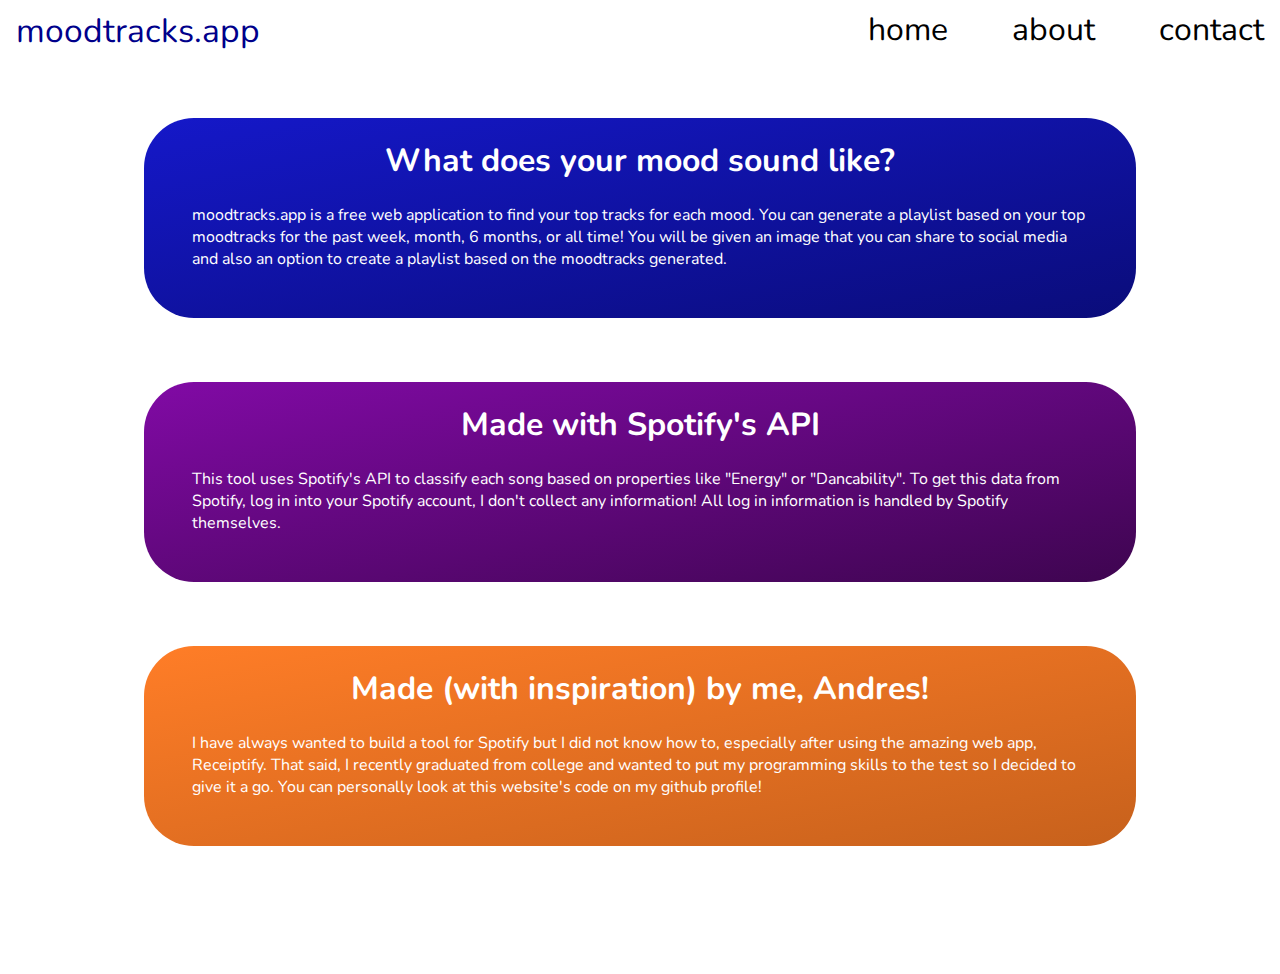
==== about.html @ 81f90bce "Updated font colors" ====
<!--
    Source code for moodtracks.app website. Mainly used to test and learn HTML/CSS/Javascript. 
    Written by me, Andres Cervantes
-->

<!DOCTYPE html>
<html lang="en-US">

<head>
    <title>moodtracks.app</title>
    <meta name="author" content="Andres Cervantes" />
    <meta name="description"
        content="What pumps you up? What do you listen to when you are happy? Find out and share with your friends on moodtracks.app" 
    />
    <meta name="viewport" content="width=device-width, initial-scale=1">
    <meta charset="utf-8">

    <link rel="stylesheet" href="styles/nav_styles.css">
    <link rel="stylesheet" href="styles/about_styles.css">
    <link rel="preconnect" href="https://fonts.googleapis.com">
    <link rel="preconnect" href="https://fonts.gstatic.com" crossorigin>
    <link href="https://fonts.googleapis.com/css2?family=Nunito:wght@900&display=swap" rel="stylesheet">
</head>

<body>
    <div class="menu_bar">
        <div class = "logo">
            moodtracks.app
        </div>
        <div class="navbuttons">
            <a href = "/index.html" onclick="setPressedButton(this)">home</a>
            <a href = "/about.html" onclick="setPressedButton(this)">about</a>
            <a href = "/contact.html" onclick="setPressedButton(this)">contact</a>
        </div>
    </div>


    <div class="content">
        <div class = "content_block0">
            <h1 id="block_title">
                What does your mood sound like?
            </h1>
            <p id="description">
                <span id="titlereference">moodtracks.app</span> is a free web application to find your top tracks for each mood. You can generate a playlist
                based on your top moodtracks for the past week, month, 6 months, or all time! You will be given an image that you can share to social media
                and also an option to create a playlist based on the moodtracks generated. 
            </p>
        </div>

        <div class = "content_block1">
            <h1 id="block_title">
                Made with Spotify's API
            </h1>
            <p id="description">
                This tool uses Spotify's API to classify each song based on properties like "Energy" or "Dancability". To get this data
                from Spotify, log in into your Spotify account, I don't collect any information! All log in information is handled by
                Spotify themselves.
            </p>
        </div>

        <div class = "content_block2">
            <h1 id="block_title">
                Made (with inspiration) by me, Andres!
            </h1>
            <p id="description">
                I have always wanted to build a tool for Spotify but I did not know how to, especially after using the amazing web app, Receiptify.
                That said, I recently graduated from college and wanted to put my programming skills to the test so I decided to give it a go. 
                You can personally look at this website's code on my github profile! 
            </p>
        </div>
    </div>
    <script src="scripts/pagemanager.js"> </script>
</body>

</html>
---- styles/nav_styles.css ----
body {
    font-family: Nunito, sans-serif;
    margin-left: 1em;
    margin-right: 1em;
    font-size: 1rem;
}

.menu_bar{
    color: #000000;
    display: flex;
    align-items: start;
    justify-content: space-between;
}

.logo a, .navbuttons a {
    text-decoration: none;
}

.logo {
    font-size: 2.1rem;
    color: darkblue;
}

.navbuttons {
    display: flex;
    align-items: end;
}

.navbuttons a {
    color: #000000;
    font-size: 2rem;
    margin-left: 2em;
}


.navbuttons a:hover {
    color: #FFCB12;
    transition: 0.1s;
}

.navbuttons a.current_tab {
    color: #FF8C12;
}
---- styles/about_styles.css ----
.content {
    margin: 4em;
    display:flex;
    flex-direction: column;
}

.content_block0 {
    margin-left: 4em;
    margin-right: 4em;
    margin-bottom: 4em;
    background: linear-gradient(to left top,#0a0c7a,#1518c9);
    border-radius: 50px;
}

.content_block1 {
    margin-left: 4em;
    margin-right: 4em;
    margin-bottom: 4em;
    background: linear-gradient(to left top,#3e0550,#810aa5);
    border-radius: 50px;
}

.content_block2 {
    margin-left: 4em;
    margin-right: 4em;
    margin-bottom: 4em;
    background: linear-gradient(to left top,#c7611c,#ff7d27);
    border-radius: 50px;
}

.content #titlereference{
    color: white;
}

#block_title {
    margin-left: 1em;
    margin-right:1em;
    font-size: 2rem;
    text-align: center;
    color: white;
}

#description{
    margin-left: 3em;
    margin-right: 3em;
    padding-bottom: 2em;
    color: white
}
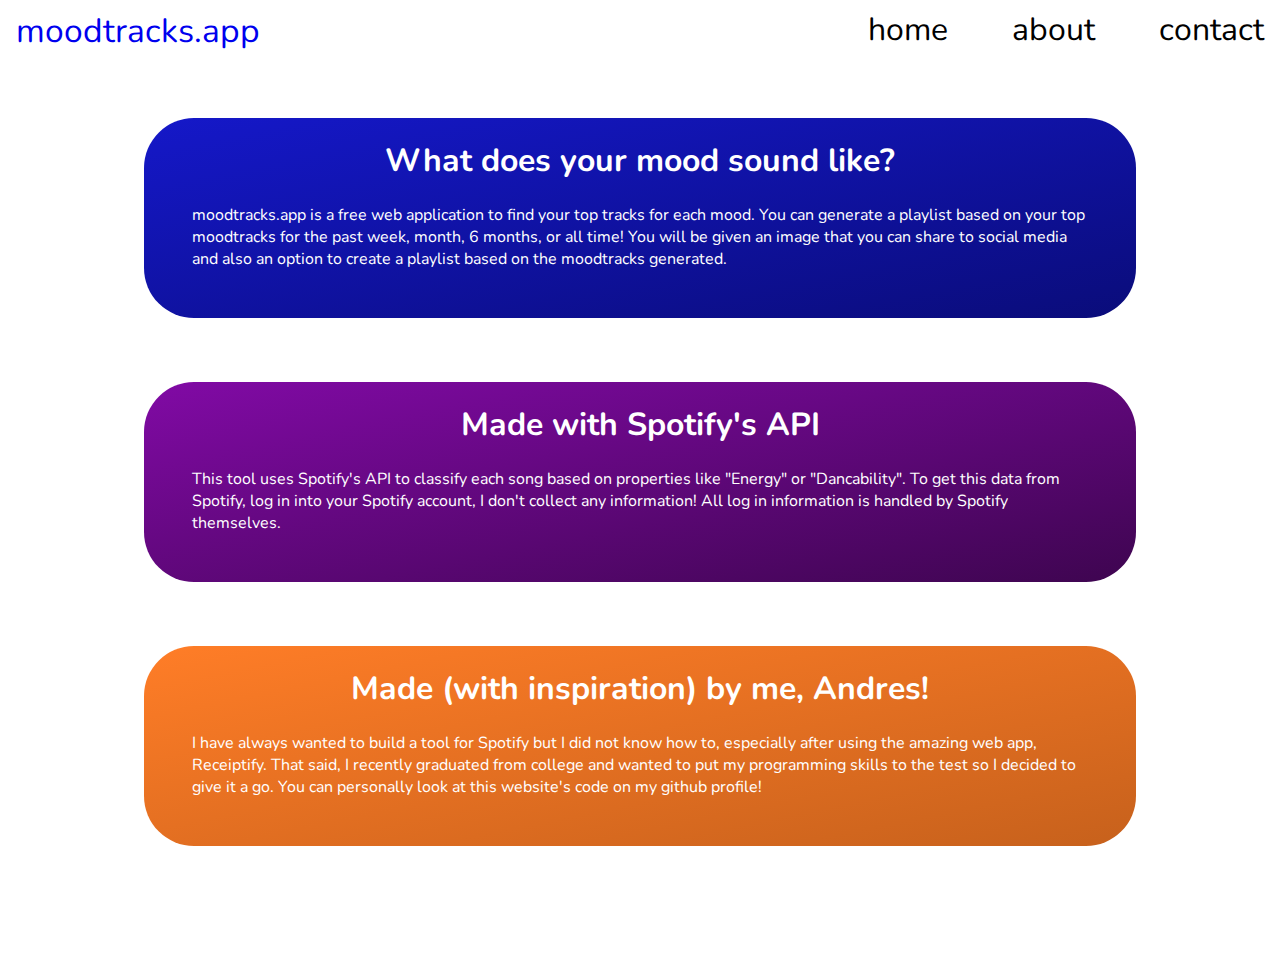
==== commit f4196e3a: "Modified logo to be an anchor pointing to home page." ====
--- a/about.html
+++ b/about.html
@@ -25,7 +25,7 @@
 <body>
     <div class="menu_bar">
         <div class = "logo">
-            moodtracks.app
+            <a href="/index.html" onclick="setPressedButton(this)">moodtracks.app</a>
         </div>
         <div class="navbuttons">
             <a href = "/index.html" onclick="setPressedButton(this)">home</a>
--- a/styles/nav_styles.css
+++ b/styles/nav_styles.css
@@ -40,4 +40,8 @@
 
 .navbuttons a.current_tab {
     color: #FF8C12;
+}
+
+.logo a:active {
+    color: darksalmon;
 }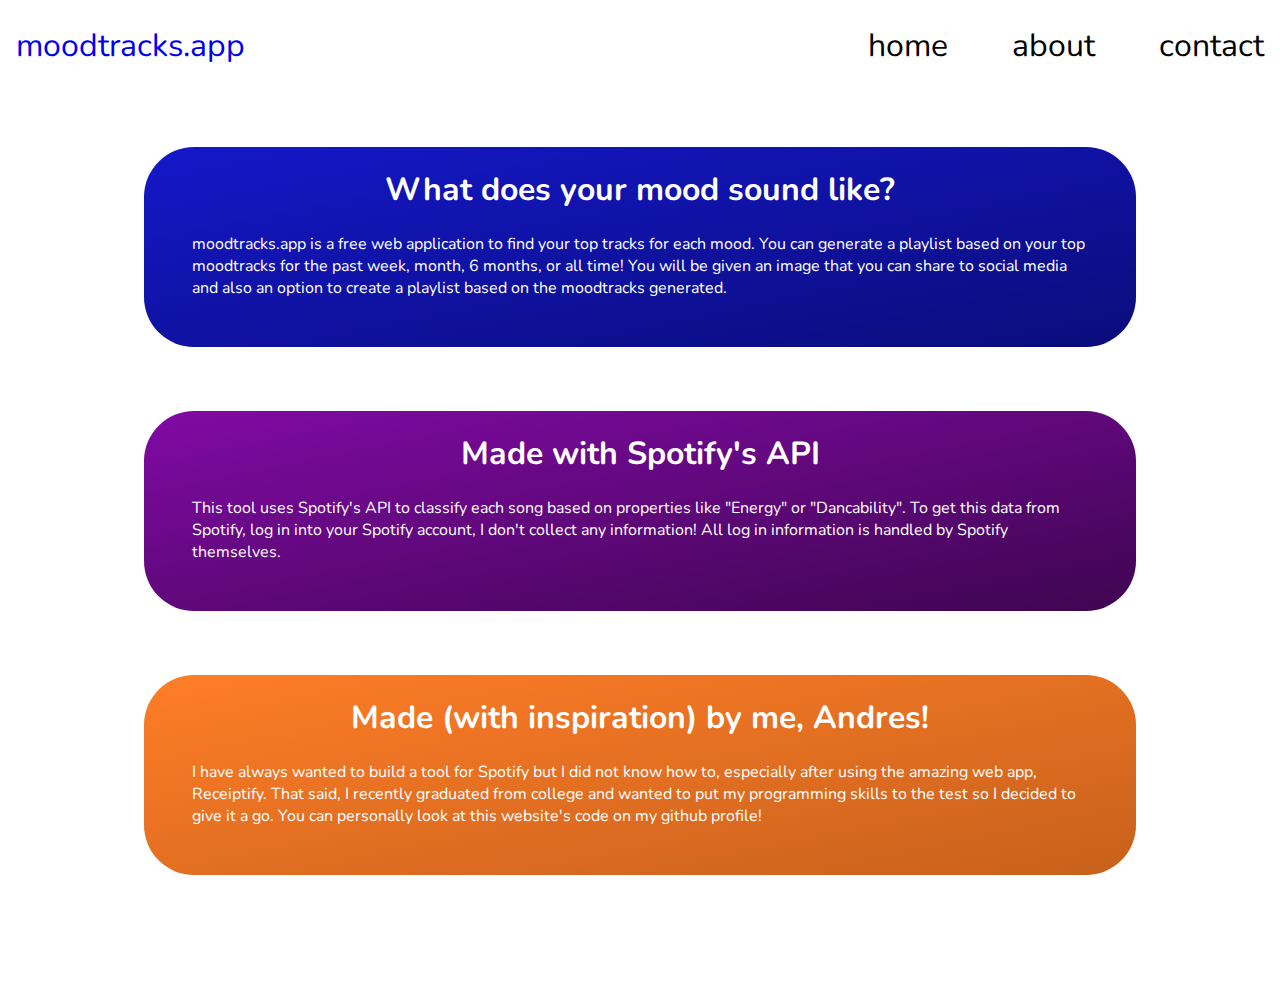
==== commit 954d2986: "Implemented responsive web design on about page. + HTML/CSS reformatting" ====
--- a/about.html
+++ b/about.html
@@ -15,6 +15,10 @@
     <meta name="viewport" content="width=device-width, initial-scale=1">
     <meta charset="utf-8">
 
+    <link rel="apple-touch-icon" sizes="180x180" href="resources/favicons/apple-touch-icon.png">
+    <link rel="icon" type="image/png" sizes="32x32" href="resources/favicons/favicon-32x32.png">
+    <link rel="icon" type="image/png" sizes="16x16" href="resources/favicons/favicon-16x16.png">
+
     <link rel="stylesheet" href="styles/nav_styles.css">
     <link rel="stylesheet" href="styles/about_styles.css">
     <link rel="preconnect" href="https://fonts.googleapis.com">
@@ -23,16 +27,21 @@
 </head>
 
 <body>
-    <div class="menu_bar">
+    <nav class="navbar">
         <div class = "logo">
             <a href="/index.html" onclick="setPressedButton(this)">moodtracks.app</a>
         </div>
-        <div class="navbuttons">
-            <a href = "/index.html" onclick="setPressedButton(this)">home</a>
-            <a href = "/about.html" onclick="setPressedButton(this)">about</a>
-            <a href = "/contact.html" onclick="setPressedButton(this)">contact</a>
+        <ul class="navbuttons">
+            <li><a href = "/index.html" onclick="setPressedButton(this)">home</a></li>
+            <li><a href = "/about.html" onclick="setPressedButton(this)">about</a></li>
+            <li><a href = "/contact.html" onclick="setPressedButton(this)">contact</a></li>
+        </ul>
+        <div class="burgermenu">
+            <div></div>
+            <div></div>
+            <div class="bottomstack"></div>
         </div>
-    </div>
+    </nav>
 
 
     <div class="content">
--- a/styles/nav_styles.css
+++ b/styles/nav_styles.css
@@ -1,24 +1,51 @@
+/*
+Changes the font and structure of page depending on the size of the screen viewing contents.
+*/
+@media screen and (max-width: 836px) {
+    .navbuttons {
+        display: flex;
+        flex-direction: column;
+        position: absolute;
+        right: 0vw;
+        bottom: 70vh;
+        justify-content: end;
+    }
+
+    .burgermenu{
+        margin-bottom: 0.4em;
+        width: 3em;
+        height: 0.3em;
+        background-color: #000000;
+    }
+
+    .burgermenu .bottomstack{
+        margin-bottom: 0em;
+    }
+}
+
 body {
     font-family: Nunito, sans-serif;
     margin-left: 1em;
     margin-right: 1em;
-    font-size: 1rem;
 }
 
-.menu_bar{
-    color: #000000;
+.navbar{
     display: flex;
-    align-items: start;
+    align-items: center;
     justify-content: space-between;
+}
+
+.navbuttons li{
+    list-style: none;
+}
+
+.logo {
+    font-size: 2rem;
+    color: darkblue;
 }
 
 .logo a, .navbuttons a {
     text-decoration: none;
-}
-
-.logo {
-    font-size: 2.1rem;
-    color: darkblue;
 }
 
 .navbuttons {
@@ -32,6 +59,9 @@
     margin-left: 2em;
 }
 
+.burgermenu{
+    display: none;
+}
 
 .navbuttons a:hover {
     color: #FFCB12;
@@ -44,4 +74,11 @@
 
 .logo a:active {
     color: darksalmon;
+}
+
+
+@media screen and (max-width: 412px) {
+    .logo{
+        font-size: 1rem;
+    }
 }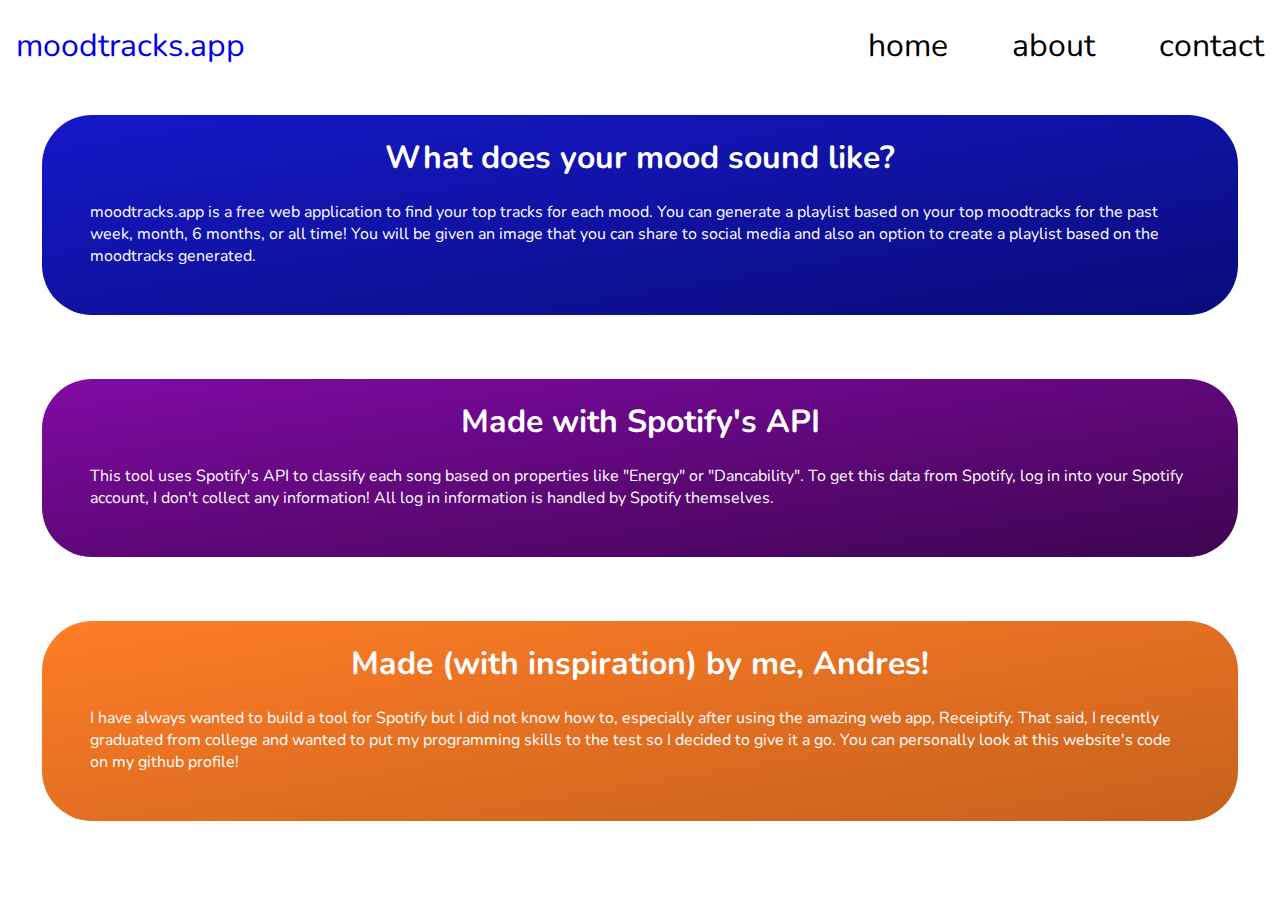
==== commit e8350cba: "Fully implemented responsive web design." ====
--- a/about.html
+++ b/about.html
@@ -31,16 +31,16 @@
         <div class = "logo">
             <a href="/index.html" onclick="setPressedButton(this)">moodtracks.app</a>
         </div>
+        <a class="burgermenuicon" onclick="toggleNavButtons()" href="#">
+            <div></div>
+            <div></div>
+            <div class="bottomstack"></div>
+        </a>
         <ul class="navbuttons">
             <li><a href = "/index.html" onclick="setPressedButton(this)">home</a></li>
             <li><a href = "/about.html" onclick="setPressedButton(this)">about</a></li>
             <li><a href = "/contact.html" onclick="setPressedButton(this)">contact</a></li>
         </ul>
-        <div class="burgermenu">
-            <div></div>
-            <div></div>
-            <div class="bottomstack"></div>
-        </div>
     </nav>
 
 
--- a/styles/nav_styles.css
+++ b/styles/nav_styles.css
@@ -1,28 +1,3 @@
-/*
-Changes the font and structure of page depending on the size of the screen viewing contents.
-*/
-@media screen and (max-width: 836px) {
-    .navbuttons {
-        display: flex;
-        flex-direction: column;
-        position: absolute;
-        right: 0vw;
-        bottom: 70vh;
-        justify-content: end;
-    }
-
-    .burgermenu{
-        margin-bottom: 0.4em;
-        width: 3em;
-        height: 0.3em;
-        background-color: #000000;
-    }
-
-    .burgermenu .bottomstack{
-        margin-bottom: 0em;
-    }
-}
-
 body {
     font-family: Nunito, sans-serif;
     margin-left: 1em;
@@ -35,7 +10,7 @@
     justify-content: space-between;
 }
 
-.navbuttons li{
+.navbuttons li, .mobile-nav-buttons li{
     list-style: none;
 }
 
@@ -50,17 +25,14 @@
 
 .navbuttons {
     display: flex;
-    align-items: end;
+    align-items: center;
+    padding: 0;
 }
 
 .navbuttons a {
     color: #000000;
     font-size: 2rem;
     margin-left: 2em;
-}
-
-.burgermenu{
-    display: none;
 }
 
 .navbuttons a:hover {
@@ -72,13 +44,79 @@
     color: #FF8C12;
 }
 
-.logo a:active {
-    color: darksalmon;
+.burgermenuicon {
+    display:none;
 }
 
+.burgermenuicon div{
+    border-radius: 50px;
+}
+
+/*
+Changes the font and structure of page depending on the size of the screen viewing contents.
+*/
+@media screen and (max-width: 836px) {
+    .navbar{
+       flex-direction: column; 
+    }
+
+    .logo {
+        align-self: start;
+    }
+    
+    .navbuttons.active{
+        display: flex;
+    }
+
+    .navbuttons{
+        display: none;
+        justify-content: space-evenly;
+        width: 100%;
+        margin: 0em;
+        margin-top: 0.5em;
+    }
+
+    .navbuttons a {
+        margin: 0em;
+        color: #000000;
+        text-align: center;
+        padding-left: 5vw;
+        padding-right: 5vw;
+    }
+
+    .burgermenuicon {
+        display: block;
+        position: absolute;
+        top: 1em;
+        right: 1em;
+    }
+
+    .burgermenuicon div{
+        margin-bottom: 0.2em;
+        background-color: #000000;
+        width: 3em;
+        height: 0.3em;
+    }
+    
+    .burgermenuicon .bottomstack{
+        margin-bottom: 0;
+    }
+}
 
 @media screen and (max-width: 412px) {
     .logo{
         font-size: 1rem;
     }
+
+    .navbuttons a {
+        font-size: 1.6rem;
+        padding-left: 2vw;
+        padding-right: 2vw;
+    }
+}
+
+@media screen and (max-width: 310px) {
+    .navbuttons a{
+        font-size: 1.3rem;
+    }
 }--- a/styles/about_styles.css
+++ b/styles/about_styles.css
@@ -1,28 +1,24 @@
 .content {
-    margin: 4em;
+    margin-top: 5em;
+    margin-left: 10em;
+    margin-right: 10em;
     display:flex;
     flex-direction: column;
 }
 
 .content_block0 {
-    margin-left: 4em;
-    margin-right: 4em;
     margin-bottom: 4em;
     background: linear-gradient(to left top,#0a0c7a,#1518c9);
     border-radius: 50px;
 }
 
 .content_block1 {
-    margin-left: 4em;
-    margin-right: 4em;
     margin-bottom: 4em;
     background: linear-gradient(to left top,#3e0550,#810aa5);
     border-radius: 50px;
 }
 
 .content_block2 {
-    margin-left: 4em;
-    margin-right: 4em;
     margin-bottom: 4em;
     background: linear-gradient(to left top,#c7611c,#ff7d27);
     border-radius: 50px;
@@ -45,4 +41,39 @@
     margin-right: 3em;
     padding-bottom: 2em;
     color: white
-}+}
+
+
+
+@media screen and (max-width: 1400px) {
+    .content {
+        margin-top: 2em;
+        margin-left: 2vw;
+        margin-right: 2vw;
+    }
+}
+
+/*
+
+@media screen and (max-width: 412px) {
+    .get_started_button {
+        font-size: 1rem;
+    }
+
+    .content {
+        margin-left: 0.5em;
+        margin-right: 0.5em;
+    }
+
+}
+
+@media screen and (max-width: 305px) {
+    .LeftContentBody h1 {
+        font-size: 2rem;
+    }
+
+    .get_started_button {
+        font-size: 0.8rem;
+    }
+}
+*/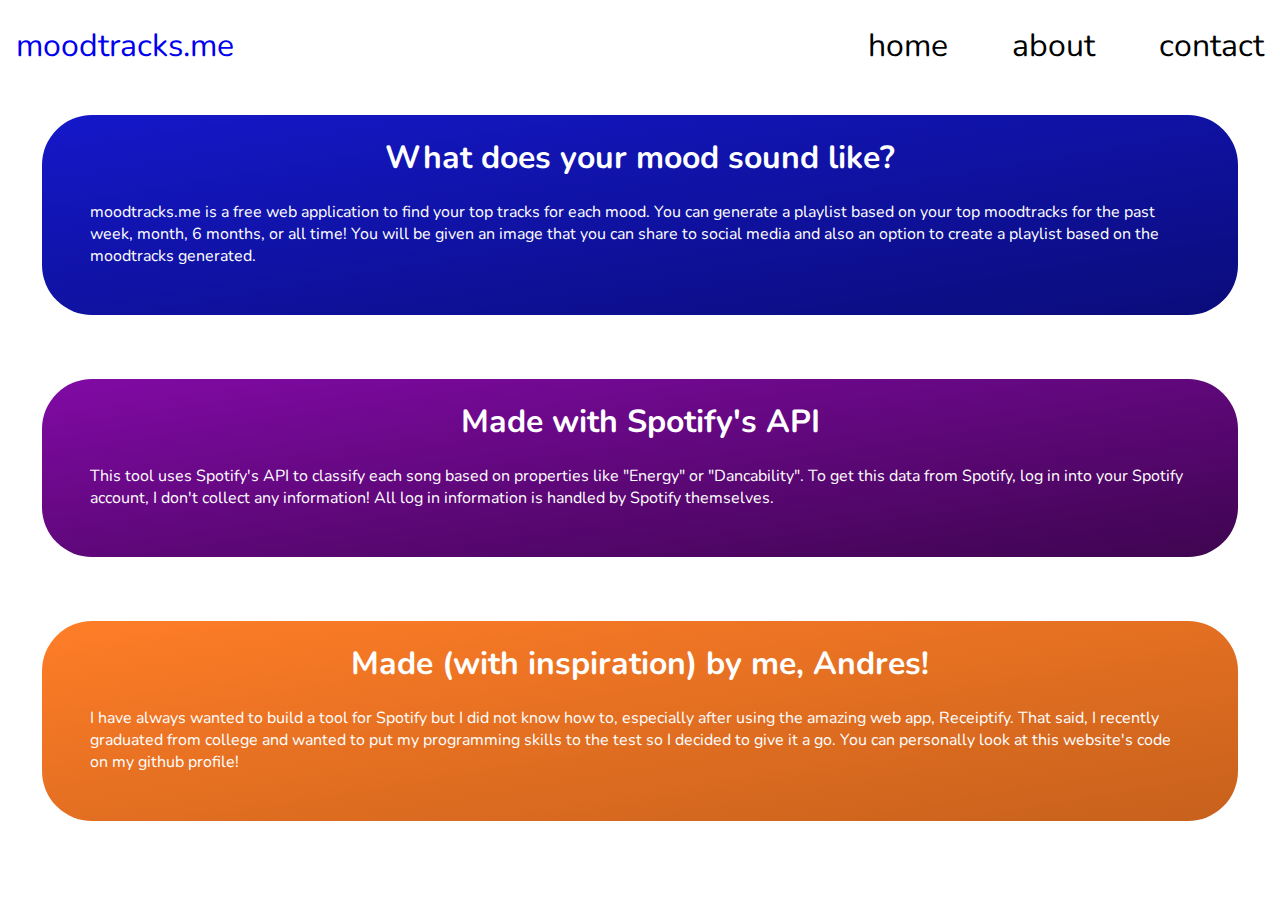
==== commit 2e108169: "Updated website domain" ====
--- a/about.html
+++ b/about.html
@@ -7,7 +7,7 @@
 <html lang="en-US">
 
 <head>
-    <title>moodtracks.app</title>
+    <title>moodtracks.me</title>
     <meta name="author" content="Andres Cervantes" />
     <meta name="description"
         content="What pumps you up? What do you listen to when you are happy? Find out and share with your friends on moodtracks.app" 
@@ -29,7 +29,7 @@
 <body>
     <nav class="navbar">
         <div class = "logo">
-            <a href="/index.html" onclick="setPressedButton(this)">moodtracks.app</a>
+            <a href="/index.html" onclick="setPressedButton(this)">moodtracks.me</a>
         </div>
         <a class="burgermenuicon" onclick="toggleNavButtons()" href="#">
             <div></div>
@@ -50,7 +50,7 @@
                 What does your mood sound like?
             </h1>
             <p id="description">
-                <span id="titlereference">moodtracks.app</span> is a free web application to find your top tracks for each mood. You can generate a playlist
+                <span id="titlereference">moodtracks.me</span> is a free web application to find your top tracks for each mood. You can generate a playlist
                 based on your top moodtracks for the past week, month, 6 months, or all time! You will be given an image that you can share to social media
                 and also an option to create a playlist based on the moodtracks generated. 
             </p>
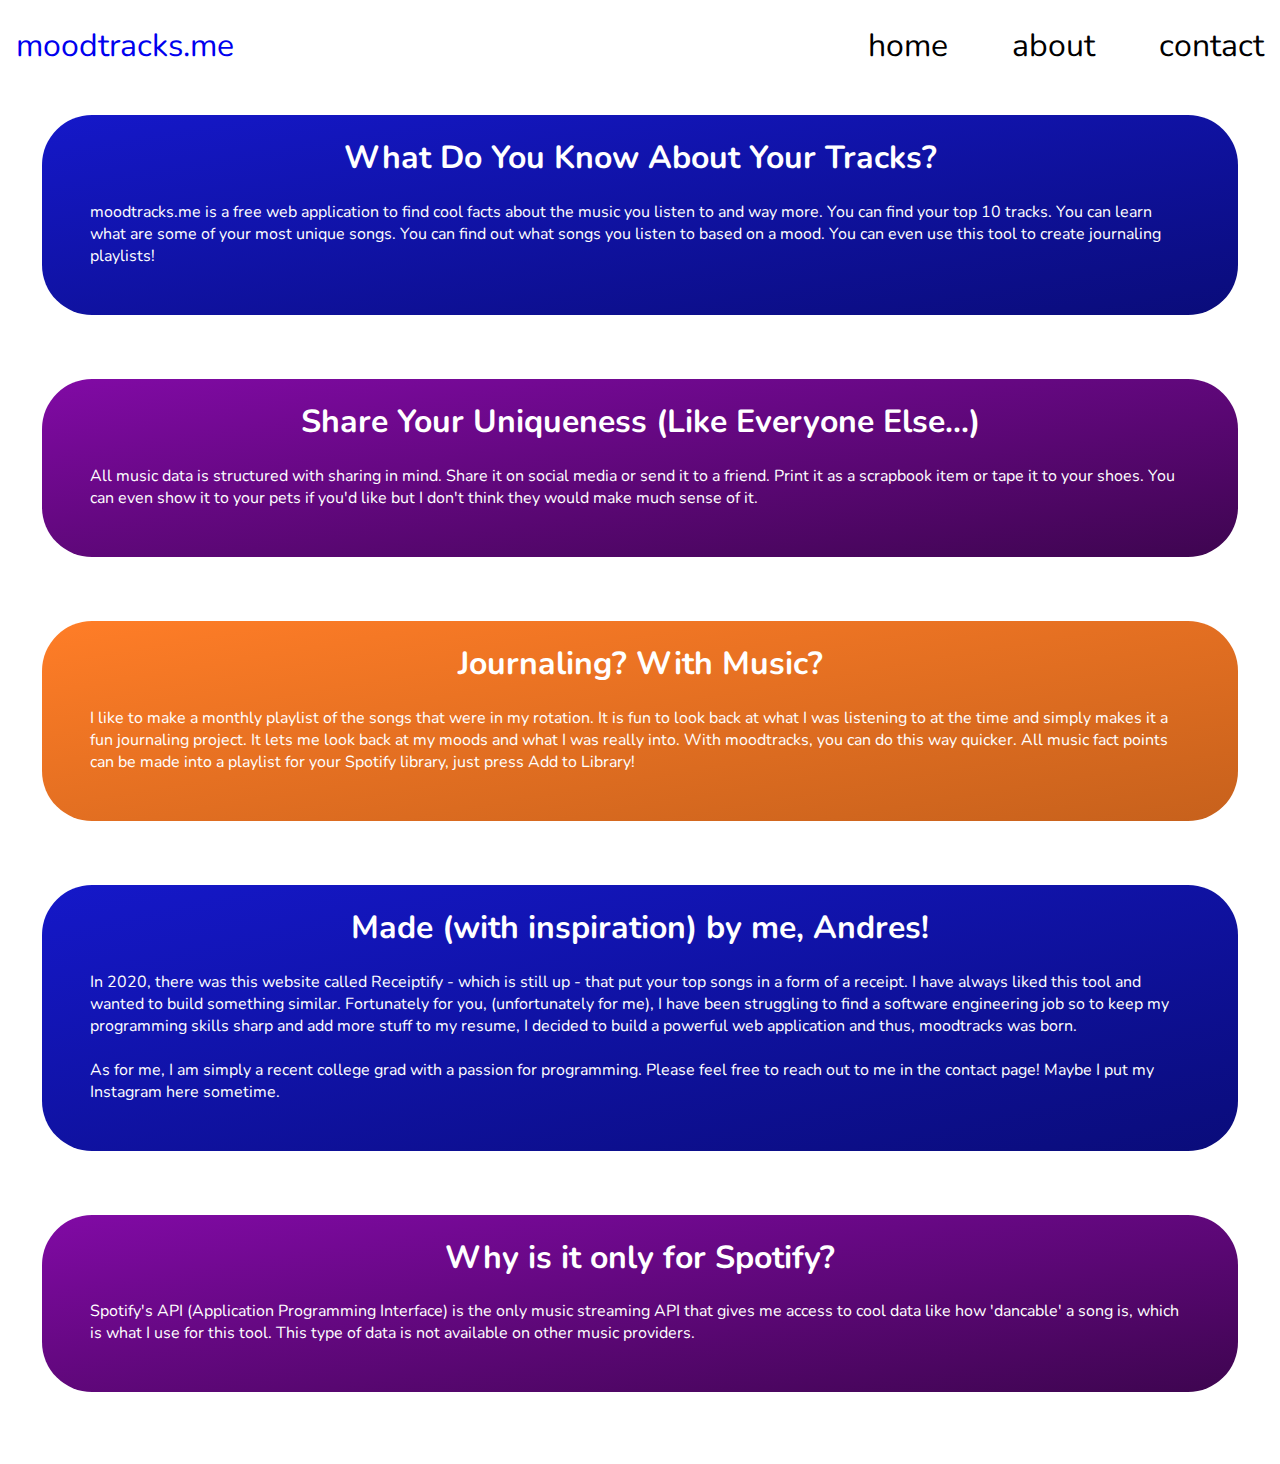
==== commit c29e84e5: "Updated UI and cleaned up code." ====
--- a/about.html
+++ b/about.html
@@ -10,7 +10,7 @@
     <title>moodtracks.me</title>
     <meta name="author" content="Andres Cervantes" />
     <meta name="description"
-        content="What pumps you up? What do you listen to when you are happy? Find out and share with your friends on moodtracks.app" 
+        content="What pumps you up? What do you listen to when you are happy? Find out and share with your friends on moodtracks.me" 
     />
     <meta name="viewport" content="width=device-width, initial-scale=1">
     <meta charset="utf-8">
@@ -47,34 +47,57 @@
     <div class="content">
         <div class = "content_block0">
             <h1 id="block_title">
-                What does your mood sound like?
+                What Do You Know About Your Tracks?
             </h1>
             <p id="description">
-                <span id="titlereference">moodtracks.me</span> is a free web application to find your top tracks for each mood. You can generate a playlist
-                based on your top moodtracks for the past week, month, 6 months, or all time! You will be given an image that you can share to social media
-                and also an option to create a playlist based on the moodtracks generated. 
+                <span id="titlereference">moodtracks.me</span> is a free web application to find cool facts 
+                about the music you listen to and way more. You can find your top 10 tracks. You can 
+                learn what are some of your most unique songs. You can find out what songs you listen to based on a mood.
+                You can even use this tool to create journaling playlists!
             </p>
         </div>
 
         <div class = "content_block1">
             <h1 id="block_title">
-                Made with Spotify's API
+                Share Your Uniqueness (Like Everyone Else...)
             </h1>
             <p id="description">
-                This tool uses Spotify's API to classify each song based on properties like "Energy" or "Dancability". To get this data
-                from Spotify, log in into your Spotify account, I don't collect any information! All log in information is handled by
-                Spotify themselves.
+                All music data is structured with sharing in mind. Share it on social media or send it to a friend. Print it as a scrapbook item or tape it to your shoes. 
+                You can even show it to your pets if you'd like but I don't think they would make much sense of it. 
             </p>
         </div>
 
         <div class = "content_block2">
             <h1 id="block_title">
+                Journaling? With Music? 
+            </h1>
+            <p id="description">
+                I like to make a monthly playlist of the songs that were in my rotation. It is fun to look back at what I was listening to at the time
+                and simply makes it a fun journaling project. It lets me look back at my moods and what I was really into. With moodtracks, you can do this way quicker.
+                All music fact points can be made into a playlist for your Spotify library, just press Add to Library! 
+            </p>
+        </div>
+
+        <div class = "content_block0">
+            <h1 id="block_title">
                 Made (with inspiration) by me, Andres!
             </h1>
             <p id="description">
-                I have always wanted to build a tool for Spotify but I did not know how to, especially after using the amazing web app, Receiptify.
-                That said, I recently graduated from college and wanted to put my programming skills to the test so I decided to give it a go. 
-                You can personally look at this website's code on my github profile! 
+                In 2020, there was this website called Receiptify - which is still up - that put your top songs in a form of a receipt. I have always liked this tool and wanted to build something similar.
+                Fortunately for you, (unfortunately for me), I have been struggling to find a software engineering job so to keep my programming skills sharp and add more stuff to my resume,
+                I decided to build a powerful web application and thus, moodtracks was born.
+                <br><br>
+                As for me, I am simply a recent college grad with a passion for programming. Please feel free to reach out to me in the contact page! Maybe I put my Instagram here sometime.
+            </p>
+        </div>
+
+        <div class = "content_block1">
+            <h1 id="block_title">
+                Why is it only for Spotify?
+            </h1>
+            <p id="description">
+                Spotify's API (Application Programming Interface) is the only music streaming API that gives me access to cool data like how 'dancable' a song is, which is what
+                I use for this tool. This type of data is not available on other music providers.
             </p>
         </div>
     </div>
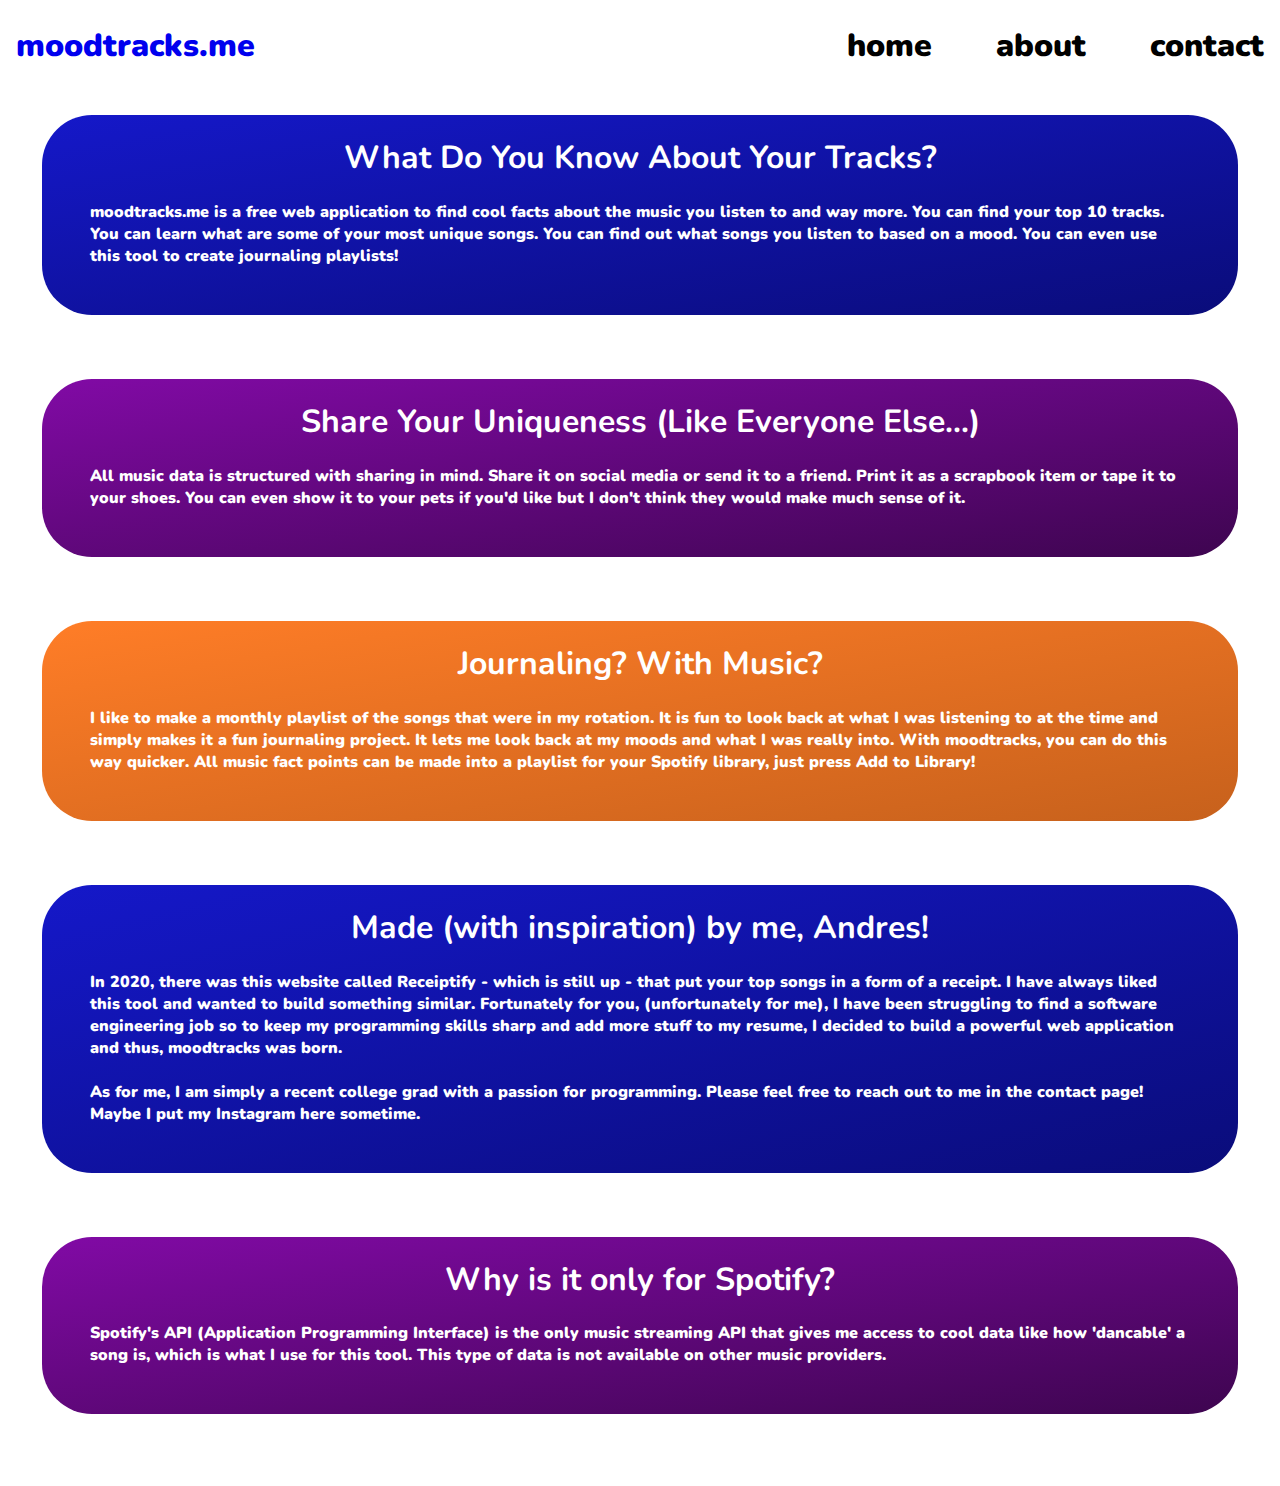
==== commit 87d45854: "Added ads" ====
--- a/about.html
+++ b/about.html
@@ -24,6 +24,9 @@
     <link rel="preconnect" href="https://fonts.googleapis.com">
     <link rel="preconnect" href="https://fonts.gstatic.com" crossorigin>
     <link href="https://fonts.googleapis.com/css2?family=Nunito:wght@900&display=swap" rel="stylesheet">
+
+    <script async src="https://pagead2.googlesyndication.com/pagead/js/adsbygoogle.js?client=ca-pub-5166672221995111"
+     crossorigin="anonymous"></script>
 </head>
 
 <body>
--- a/styles/nav_styles.css
+++ b/styles/nav_styles.css
@@ -2,6 +2,7 @@
     font-family: Nunito, sans-serif;
     margin-left: 1em;
     margin-right: 1em;
+    font-weight: 900;
 }
 
 .navbar{
